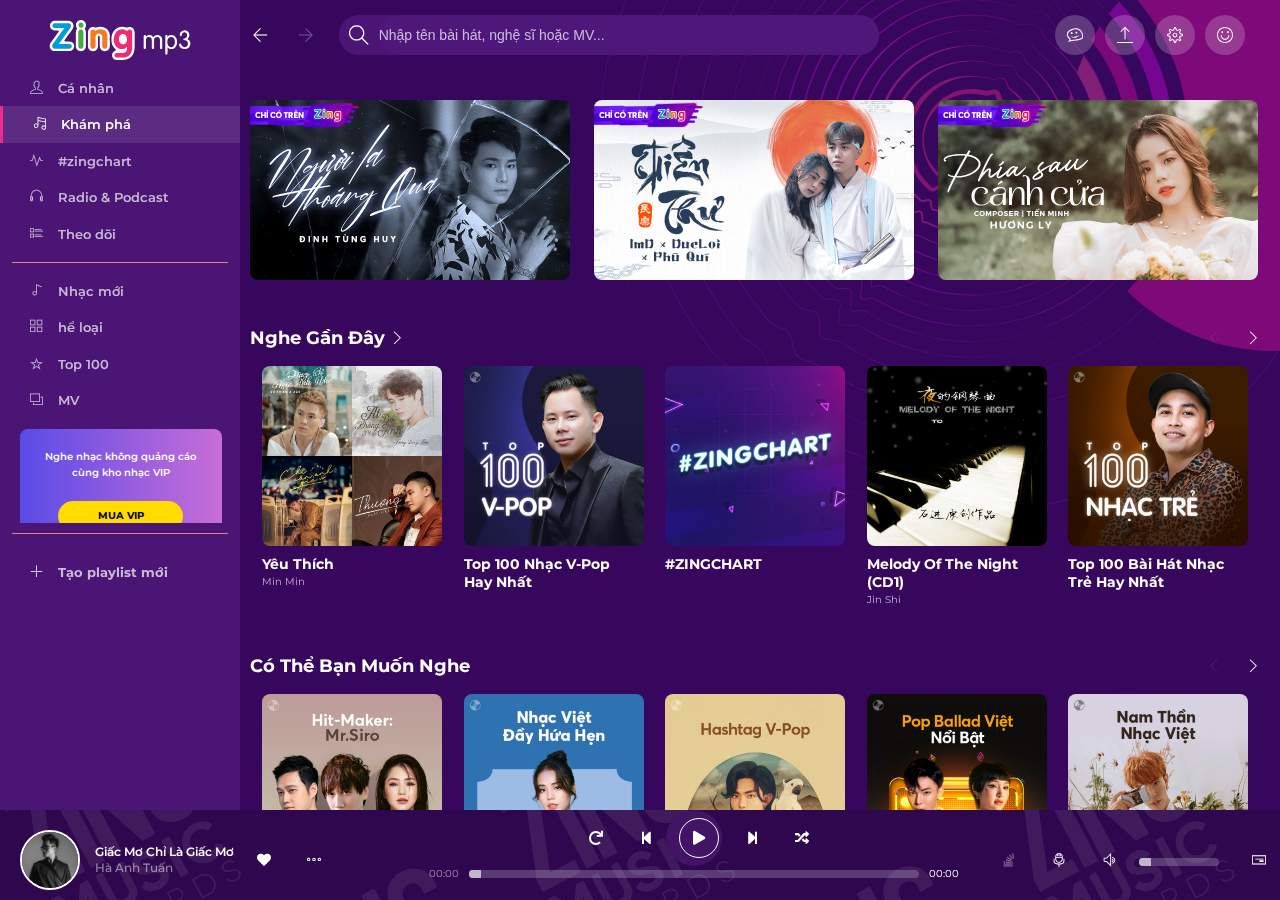
==== index.html @ 40338767 "Upload files" ====
<!DOCTYPE html>
<html lang="en">

<head>
    <meta charset="UTF-8">
    <meta http-equiv="X-UA-Compatible" content="IE=edge">
    <meta name="viewport" content="width=device-width, initial-scale=1.0">
    <link rel="icon" type="image/png" href="https://static-zmp3.zadn.vn/skins/zmp3-v5.2/images/icon_zing_mp3_60.png">
    <title>MP3 - YiYi</title>
    <link rel="preconnect" href="https://fonts.googleapis.com">
    <link rel="preconnect" href="https://fonts.gstatic.com" crossorigin>
    <link rel="stylesheet" href="https://cdnjs.cloudflare.com/ajax/libs/font-awesome/5.15.4/css/all.min.css">
    <link href="https://fonts.googleapis.com/css2?family=Montserrat:wght@300;400;500;600;700&display=swap"
        rel="stylesheet">
    <link rel="stylesheet" href="./assets/font/themify-icons/themify-icons.css">
    <link rel="stylesheet" href="./assets/css/base.css">
    <link rel="stylesheet" href="./assets/css/grid.css">
    <link rel="stylesheet" href="./assets/css/style.css">
    <link rel="stylesheet" href="./assets/css/reponsive.css">

</head>

<body>
    <div class="main">
        <div class="grid">
            <div class="row-container">
                <!-- Slide Bar -->
                <div class="slidebar">
                    <div class="logo">
                        <img src="./assets/images/logo-dark.svg" alt="">
                    </div>
                    <div class="slidebar-menu">
                        <ul>
                            <li class="menu-element" id="MySong"><i class="slidebar-menu-icon ti-user"></i><a
                                    href="mySong.html">Cá nhân</a>
                            </li>
                            <li class="menu-element active" id="Discover"><i
                                    class="slidebar-menu-icon ti-music-alt"></i><a href="#">Khám phá</a> </li>
                            <li class="menu-element"><i class="slidebar-menu-icon ti-pulse"></i><a
                                    href="#">#zingchart</a> </li>
                            <li class="menu-element"><i class="slidebar-menu-icon ti-headphone"></i><a href="#">Radio &
                                    Podcast</a> </li>
                            <li class="menu-element"><i class="slidebar-menu-icon ti-layout-list-thumb"></i><a
                                    href="#">Theo dõi</a>
                            </li>
                            <div class="space"></div>
                            <div class="menu-element-child">
                                <li class="menu-element"><i class="slidebar-menu-icon ti-music"></i><a href="#">Nhạc
                                        mới</a></li>
                                <li class="menu-element"><i class="slidebar-menu-icon ti-layout-grid2"></i><a
                                        href="#">hể loại</a> </li>
                                <li class="menu-element"><i class="slidebar-menu-icon ti-star"></i><a href="#">Top
                                        100</a> </li>
                                <li class="menu-element"><i class="slidebar-menu-icon ti-layers"></i><a href="#">MV</a>
                                </li>

                                <div class="slidebar-banner">
                                    <div class="banner">
                                        <div class="banner-text">Nghe nhạc không quảng cáo cùng kho nhạc VIP</div>
                                        <a class="banner-btn">mua vip </a>
                                    </div>
                                </div>
                                <nav class="menu-element-library">
                                    <div class="menu-element-library-title ">Thư viện <i
                                            class="icon-library ti-marker-alt"></i></div>
                                    <ul>
                                        <li class="menu-element"><i class="slidebar-menu-icon ti-music"></i><a
                                                href="#">Nhạc mới</a> </li>
                                        <li class="menu-element"><i class="slidebar-menu-icon ti-layout-grid2"></i><a
                                                href="#">Thể loại</a> </li>
                                        <li class="menu-element"><i class="slidebar-menu-icon ti-star"></i><a
                                                href="#">Top 100</a> </li>
                                    </ul>
                                </nav>
                            </div>
                        </ul>
                    </div>

                    <div class="space"></div>
                    <div class="slidebar-playlist">
                        <ul>
                            <li><i class="slidebar-menu-icon ti-plus"></i><a href="">Tạo playlist mới</a></li>
                        </ul>
                    </div>

                </div>

                <!-- Header Top  -->
                <div class="row">
                    <div class="header">
                        <div class="header-next-prev col l-1 m-1">
                            <i class="ti-arrow-left active"></i>
                            <i class="ti-arrow-right"></i>
                        </div>
                        <div class="header-search col l-8 m-7">
                            <button class="header-search-btn">
                                <i class="ti-search"></i>
                                <input type="text" placeholder="Nhập tên bài hát, nghệ sĩ hoặc MV...">
                            </button>

                        </div>
                        <div class="header-icons col l-3 m-4">
                            <div class="header-icon"><i class="ti-themify-favicon"></i></div>
                            <div class="header-icon"><i class="ti-upload"></i></div>
                            <div class="header-icon"><i class="ti-settings"></i></div>
                            <div class="header-icon"><i class="ti-face-smile"></i></div>
                        </div>
                    </div>
                </div>
                <!-- Main -->
                <div class="row">
                    <div class="container">
                        <div class="grid wide">
                            <div class="container-slideshow">
                                <div class="row wide">
                                    <div class="slideshow col l-4 m-6">
                                        <img src="./assets/images/container-slideshow2.jpg" alt="">
                                    </div>
                                    <div class="slideshow col l-4 m-6">
                                        <img src="./assets/images/container-slideshow1.jpg" alt="">
                                    </div>
                                    <div class="slideshow col l-4 m-0">
                                        <img src="./assets/images/container-slideshow3.jpg" alt="">
                                    </div>

                                    <div class="btn-slideshow">
                                        <i class="ti-angle-left"></i>
                                        <i class="ti-angle-right"></i>
                                    </div>
                                </div>
                            </div>
                            <div class="container-heard-recently">
                                <div class="heard-recently-title">
                                    <a href="#"> Nghe Gần Đây <i class="ti-angle-right"></i></a>
                                    <div class="heard-recently-title-icons">
                                        <i class="ti-angle-left"></i>
                                        <i class="ti-angle-right"></i>

                                    </div>
                                </div>
                                <div class="row heard-recently-parent">
                                    <div class="heard-recently col l-2-4 m-4">
                                        <div class="heard-recently-img">
                                            <img class="hr-img" src="./assets/images/container-heard-recently0.jpg"
                                                alt="">
                                            <div class="heard-recently-img-icon">
                                                <i class="fas fa-heart"></i>
                                                <i class="fas fa-play"></i>
                                                <i class="ti-more"></i>
                                            </div>
                                        </div>
                                        <div class="heard-recently-img-title">
                                            <a href="#">Yêu Thích</a> <br>
                                            <a href="#">Min Min</a>
                                        </div>
                                    </div>
                                    <div class="heard-recently col l-2-4 m-4">
                                        <div class="heard-recently-img">
                                            <img class="hr-img" src="./assets/images/container-heard-recently1.jpg"
                                                alt="">
                                            <div class="heard-recently-img-icon">
                                                <i class="fas fa-heart"></i>
                                                <i class="fas fa-play"></i>
                                                <i class="ti-more"></i>
                                            </div>
                                        </div>
                                        <div class="heard-recently-img-title">
                                            <a href="#">Top 100 Nhạc V-Pop Hay Nhất</a> <br>
                                            <!-- <a href="#">Min Min</a> -->
                                        </div>
                                    </div>
                                    <div class="heard-recently col l-2-4 m-4">
                                        <div class="heard-recently-img">
                                            <img class="hr-img" src="./assets/images/container-heard-recently2.jpg"
                                                alt="">
                                            <div class="heard-recently-img-icon">
                                                <i class="fas fa-heart"></i>
                                                <i class="fas fa-play"></i>
                                                <i class="ti-more"></i>
                                            </div>
                                        </div>
                                        <div class="heard-recently-img-title">
                                            <a href="#">#ZINGCHART</a> <br>
                                            <!-- <a href="#">Min Min</a> -->
                                        </div>
                                    </div>
                                    <div class="heard-recently col l-2-4 m-0">
                                        <div class="heard-recently-img">
                                            <img class="hr-img" src="./assets/images/container-heard-recently3.jpg"
                                                alt="">
                                            <div class="heard-recently-img-icon">
                                                <i class="fas fa-heart"></i>
                                                <i class="fas fa-play"></i>
                                                <i class="ti-more"></i>
                                            </div>
                                        </div>
                                        <div class="heard-recently-img-title">
                                            <a href="#">Melody Of The Night (CD1)</a> <br>
                                            <a href="#">Jin Shi</a>
                                        </div>
                                    </div>
                                    <div class="heard-recently col l-2-4 m-0">
                                        <div class="heard-recently-img">
                                            <img class="hr-img" src="./assets/images/container-heard-recently4.jpg"
                                                alt="">
                                            <div class="heard-recently-img-icon">
                                                <i class="fas fa-heart"></i>
                                                <i class="fas fa-play"></i>
                                                <i class="ti-more"></i>
                                            </div>
                                        </div>
                                        <div class="heard-recently-img-title">
                                            <a href="#">Top 100 Bài Hát Nhạc Trẻ Hay Nhất</a> <br>
                                            <!-- <a href="#">Min Min</a> -->
                                        </div>
                                    </div>
                                </div>
                            </div>

                            <div class="container-heard-recently">
                                <div class="heard-recently-title">
                                    <a href="#"> Có Thể Bạn Muốn Nghe </a>
                                    <div class="heard-recently-title-icons">
                                        <i class="ti-angle-left"></i>
                                        <i class="ti-angle-right"></i>

                                    </div>
                                </div>
                                <div class="row heard-recently-parent">
                                    <div class="heard-recently col l-2-4">
                                        <div class="heard-recently-img">
                                            <img class="hr-img" src="./assets/images/container-heard-recently5.jpg"
                                                alt="">
                                            <div class="heard-recently-img-icon">
                                                <i class="fas fa-heart"></i>
                                                <i class="fas fa-play"></i>
                                                <i class="ti-more"></i>
                                            </div>
                                        </div>
                                        <div class="heard-recently-img-title">
                                            <a href="#">HIT-MAKER: Mr. Siro</a> <br>
                                            <!-- <a href="#">Min Min</a> -->
                                        </div>
                                    </div>
                                    <div class="heard-recently col l-2-4">
                                        <div class="heard-recently-img">
                                            <img class="hr-img" src="./assets/images/container-heard-recently6.jpg"
                                                alt="">
                                            <div class="heard-recently-img-icon">
                                                <i class="fas fa-heart"></i>
                                                <i class="fas fa-play"></i>
                                                <i class="ti-more"></i>
                                            </div>
                                        </div>
                                        <div class="heard-recently-img-title">
                                            <a href="#">Nhạc Việt Đầy Hứa Hẹn</a> <br>
                                            <!-- <a href="#">Min Min</a> -->
                                        </div>
                                    </div>
                                    <div class="heard-recently col l-2-4">
                                        <div class="heard-recently-img">
                                            <img class="hr-img" src="./assets/images/container-heard-recently7.jpg"
                                                alt="">
                                            <div class="heard-recently-img-icon">
                                                <i class="fas fa-heart"></i>
                                                <i class="fas fa-play"></i>
                                                <i class="ti-more"></i>
                                            </div>
                                        </div>
                                        <div class="heard-recently-img-title">
                                            <a href="#">#Hashtag V-POP</a> <br>
                                            <!-- <a href="#">Min Min</a> -->
                                        </div>
                                    </div>
                                    <div class="heard-recently col l-2-4">
                                        <div class="heard-recently-img">
                                            <img class="hr-img" src="./assets/images/container-heard-recently8.jpg"
                                                alt="">
                                            <div class="heard-recently-img-icon">
                                                <i class="fas fa-heart"></i>
                                                <i class="fas fa-play"></i>
                                                <i class="ti-more"></i>
                                            </div>
                                        </div>
                                        <div class="heard-recently-img-title">
                                            <a href="#">Pop Ballad Việt Nổi Bật</a> <br>
                                            <!-- <a href="#">Min Min</a> -->
                                        </div>
                                    </div>
                                    <div class="heard-recently col l-2-4">
                                        <div class="heard-recently-img">
                                            <img class="hr-img" src="./assets/images/container-heard-recently9.jpg"
                                                alt="">
                                            <div class="heard-recently-img-icon">
                                                <i class="fas fa-heart"></i>
                                                <i class="fas fa-play"></i>
                                                <i class="ti-more"></i>
                                            </div>
                                        </div>
                                        <div class="heard-recently-img-title">
                                            <a href="#">Nam Thần Nhạc Việt</a> <br>
                                            <!-- <a href="#">Min Min</a> -->
                                        </div>
                                    </div>
                                </div>
                            </div>

                            <div class="container-heard-recently">
                                <div class="heard-recently-title">
                                    <a href="#"> Nhạc Việt ngày nay </a>
                                    <div class="heard-recently-title-icons">
                                        <i class="ti-angle-left"></i>
                                        <i class="ti-angle-right"></i>

                                    </div>
                                </div>
                                <div class="row heard-recently-parent">
                                    <div class="heard-recently col l-2-4">
                                        <div class="heard-recently-img">
                                            <img class="hr-img" src="./assets/images/container-heard-recently10.jpg"
                                                alt="">
                                            <div class="heard-recently-img-icon">
                                                <i class="fas fa-heart"></i>
                                                <i class="fas fa-play"></i>
                                                <i class="ti-more"></i>
                                            </div>
                                        </div>
                                        <div class="heard-recently-img-title">
                                            <a href="#">V-Pop Band</a> <br>
                                            <!-- <a href="#">Min Min</a> -->
                                        </div>
                                    </div>
                                    <div class="heard-recently col l-2-4">
                                        <div class="heard-recently-img">
                                            <img class="hr-img" src="./assets/images/container-heard-recently11.jpg"
                                                alt="">
                                            <div class="heard-recently-img-icon">
                                                <i class="fas fa-heart"></i>
                                                <i class="fas fa-play"></i>
                                                <i class="ti-more"></i>
                                            </div>
                                        </div>
                                        <div class="heard-recently-img-title">
                                            <a href="#">Acoustic Gây Nghiện</a> <br>
                                            <!-- <a href="#">Min Min</a> -->
                                        </div>
                                    </div>
                                    <div class="heard-recently col l-2-4">
                                        <div class="heard-recently-img">
                                            <img class="hr-img" src="./assets/images/container-heard-recently12.jpg"
                                                alt="">
                                            <div class="heard-recently-img-icon">
                                                <i class="fas fa-heart"></i>
                                                <i class="fas fa-play"></i>
                                                <i class="ti-more"></i>
                                            </div>
                                        </div>
                                        <div class="heard-recently-img-title">
                                            <a href="#">Remix Việt Mới Nhất</a> <br>
                                            <!-- <a href="#">Min Min</a> -->
                                        </div>
                                    </div>
                                    <div class="heard-recently col l-2-4">
                                        <div class="heard-recently-img">
                                            <img class="hr-img" src="./assets/images/container-heard-recently13.jpg"
                                                alt="">
                                            <div class="heard-recently-img-icon">
                                                <i class="fas fa-heart"></i>
                                                <i class="fas fa-play"></i>
                                                <i class="ti-more"></i>
                                            </div>
                                        </div>
                                        <div class="heard-recently-img-title">
                                            <a href="#">Tiềm Năng V-Pop</a> <br>
                                            <!-- <a href="#">Min Min</a> -->
                                        </div>
                                    </div>
                                    <div class="heard-recently col l-2-4">
                                        <div class="heard-recently-img">
                                            <img class="hr-img" src="./assets/images/container-heard-recently14.jpg"
                                                alt="">
                                            <div class="heard-recently-img-icon">
                                                <i class="fas fa-heart"></i>
                                                <i class="fas fa-play"></i>
                                                <i class="ti-more"></i>
                                            </div>
                                        </div>
                                        <div class="heard-recently-img-title">
                                            <a href="#">Đóa Hồng Nhạc Việt</a> <br>
                                            <!-- <a href="#">Min Min</a> -->
                                        </div>
                                    </div>
                                </div>
                            </div>

                        </div>
                    </div>
                </div>
            </div>


            <!-- Playing -->
            <div class="header-bot">
                <div class="row">
                    <div class="header-bot-left col l-4 m-4">
                        <div class="header-bot-images">
                            <img class="cdThumb" src="./assets/images/Songs-img/HaAnhTuan.jpg" alt="">
                        </div>
                        <div class="header-bot-nameSongs">
                            <h1>Giấc Mơ Chỉ Là Giấc Mơ</h1>
                            <a href="#">Hà Anh Tuấn</a>
                        </div>
                        <div class="left-icon left-icon-1"><i class="fas fa-heart"></i></div>
                        <div class="left-icon left-icon-2"><i class="ti-more"></i></div>
                    </div>
                    <div class="header-bot-mid col l-5 m-5">
                        <div class="header-bot-items">
                            <div class="control">
                                <div class="btn btn-repeat">
                                    <i class="fas fa-redo"></i>
                                </div>
                                <div class="btn btn-prev ">
                                    <i class="fas fa-step-backward"></i>
                                </div>
                                <div class="btn btn-toggle-play">
                                    <i class="fas fa-pause icon-pause"></i>
                                    <i class="fas fa-play icon-play"></i>
                                </div>
                                <div class="btn btn-next">
                                    <i class="fas fa-step-forward"></i>
                                </div>
                                <div class="btn btn-random">
                                    <i class="fas fa-random"></i>
                                </div>
                            </div>
                            <div class="lever-bar">
                                <span class="progress__current">00:00</span>
                                <input id="progress" class="progress" type="range" value="0" step="1" min="0" max="100">
                                <audio id="audio" src=""></audio>
                                <span class="progress__duration">00:00</span>
                            </div>
                        </div>
                    </div>
                    <div class="header-bot-right col l-3 m-3">
                        <i class="ti-stack-overflow"></i>
                        <i class="ti-microphone"></i>
                        <i class="ti-volume"></i>
                        <input id="progress" class="progress-right" type="range" value="0" step="1" min="0" max="100">
                        <i class="ti-layout-cta-right"></i>
                    </div>
                </div>
            </div>

        </div>
    </div>
    <div class="title-end">
        <h1>Hổng có reponse Mobile ^^</h1>
    </div>

    <script src="./assets/js/main.js"></script>
</body>

</html>


<!-- Nguyễn Văn Minh - YiYi -->
---- assets/font/themify-icons/themify-icons.css ----
@font-face {
	font-family: 'themify';
	src:url('fonts/themify.eot?-fvbane');
	src:url('fonts/themify.eot?#iefix-fvbane') format('embedded-opentype'),
		url('fonts/themify.woff?-fvbane') format('woff'),
		url('fonts/themify.ttf?-fvbane') format('truetype'),
		url('fonts/themify.svg?-fvbane#themify') format('svg');
	font-weight: normal;
	font-style: normal;
}

[class^="ti-"], [class*=" ti-"] {
	font-family: 'themify';
	speak: none;
	font-style: normal;
	font-weight: normal;
	font-variant: normal;
	text-transform: none;
	line-height: 1;

	/* Better Font Rendering =========== */
	-webkit-font-smoothing: antialiased;
	-moz-osx-font-smoothing: grayscale;
}

.ti-wand:before {
	content: "\e600";
}
.ti-volume:before {
	content: "\e601";
}
.ti-user:before {
	content: "\e602";
}
.ti-unlock:before {
	content: "\e603";
}
.ti-unlink:before {
	content: "\e604";
}
.ti-trash:before {
	content: "\e605";
}
.ti-thought:before {
	content: "\e606";
}
.ti-target:before {
	content: "\e607";
}
.ti-tag:before {
	content: "\e608";
}
.ti-tablet:before {
	content: "\e609";
}
.ti-star:before {
	content: "\e60a";
}
.ti-spray:before {
	content: "\e60b";
}
.ti-signal:before {
	content: "\e60c";
}
.ti-shopping-cart:before {
	content: "\e60d";
}
.ti-shopping-cart-full:before {
	content: "\e60e";
}
.ti-settings:before {
	content: "\e60f";
}
.ti-search:before {
	content: "\e610";
}
.ti-zoom-in:before {
	content: "\e611";
}
.ti-zoom-out:before {
	content: "\e612";
}
.ti-cut:before {
	content: "\e613";
}
.ti-ruler:before {
	content: "\e614";
}
.ti-ruler-pencil:before {
	content: "\e615";
}
.ti-ruler-alt:before {
	content: "\e616";
}
.ti-bookmark:before {
	content: "\e617";
}
.ti-bookmark-alt:before {
	content: "\e618";
}
.ti-reload:before {
	content: "\e619";
}
.ti-plus:before {
	content: "\e61a";
}
.ti-pin:before {
	content: "\e61b";
}
.ti-pencil:before {
	content: "\e61c";
}
.ti-pencil-alt:before {
	content: "\e61d";
}
.ti-paint-roller:before {
	content: "\e61e";
}
.ti-paint-bucket:before {
	content: "\e61f";
}
.ti-na:before {
	content: "\e620";
}
.ti-mobile:before {
	content: "\e621";
}
.ti-minus:before {
	content: "\e622";
}
.ti-medall:before {
	content: "\e623";
}
.ti-medall-alt:before {
	content: "\e624";
}
.ti-marker:before {
	content: "\e625";
}
.ti-marker-alt:before {
	content: "\e626";
}
.ti-arrow-up:before {
	content: "\e627";
}
.ti-arrow-right:before {
	content: "\e628";
}
.ti-arrow-left:before {
	content: "\e629";
}
.ti-arrow-down:before {
	content: "\e62a";
}
.ti-lock:before {
	content: "\e62b";
}
.ti-location-arrow:before {
	content: "\e62c";
}
.ti-link:before {
	content: "\e62d";
}
.ti-layout:before {
	content: "\e62e";
}
.ti-layers:before {
	content: "\e62f";
}
.ti-layers-alt:before {
	content: "\e630";
}
.ti-key:before {
	content: "\e631";
}
.ti-import:before {
	content: "\e632";
}
.ti-image:before {
	content: "\e633";
}
.ti-heart:before {
	content: "\e634";
}
.ti-heart-broken:before {
	content: "\e635";
}
.ti-hand-stop:before {
	content: "\e636";
}
.ti-hand-open:before {
	content: "\e637";
}
.ti-hand-drag:before {
	content: "\e638";
}
.ti-folder:before {
	content: "\e639";
}
.ti-flag:before {
	content: "\e63a";
}
.ti-flag-alt:before {
	content: "\e63b";
}
.ti-flag-alt-2:before {
	content: "\e63c";
}
.ti-eye:before {
	content: "\e63d";
}
.ti-export:before {
	content: "\e63e";
}
.ti-exchange-vertical:before {
	content: "\e63f";
}
.ti-desktop:before {
	content: "\e640";
}
.ti-cup:before {
	content: "\e641";
}
.ti-crown:before {
	content: "\e642";
}
.ti-comments:before {
	content: "\e643";
}
.ti-comment:before {
	content: "\e644";
}
.ti-comment-alt:before {
	content: "\e645";
}
.ti-close:before {
	content: "\e646";
}
.ti-clip:before {
	content: "\e647";
}
.ti-angle-up:before {
	content: "\e648";
}
.ti-angle-right:before {
	content: "\e649";
}
.ti-angle-left:before {
	content: "\e64a";
}
.ti-angle-down:before {
	content: "\e64b";
}
.ti-check:before {
	content: "\e64c";
}
.ti-check-box:before {
	content: "\e64d";
}
.ti-camera:before {
	content: "\e64e";
}
.ti-announcement:before {
	content: "\e64f";
}
.ti-brush:before {
	content: "\e650";
}
.ti-briefcase:before {
	content: "\e651";
}
.ti-bolt:before {
	content: "\e652";
}
.ti-bolt-alt:before {
	content: "\e653";
}
.ti-blackboard:before {
	content: "\e654";
}
.ti-bag:before {
	content: "\e655";
}
.ti-move:before {
	content: "\e656";
}
.ti-arrows-vertical:before {
	content: "\e657";
}
.ti-arrows-horizontal:before {
	content: "\e658";
}
.ti-fullscreen:before {
	content: "\e659";
}
.ti-arrow-top-right:before {
	content: "\e65a";
}
.ti-arrow-top-left:before {
	content: "\e65b";
}
.ti-arrow-circle-up:before {
	content: "\e65c";
}
.ti-arrow-circle-right:before {
	content: "\e65d";
}
.ti-arrow-circle-left:before {
	content: "\e65e";
}
.ti-arrow-circle-down:before {
	content: "\e65f";
}
.ti-angle-double-up:before {
	content: "\e660";
}
.ti-angle-double-right:before {
	content: "\e661";
}
.ti-angle-double-left:before {
	content: "\e662";
}
.ti-angle-double-down:before {
	content: "\e663";
}
.ti-zip:before {
	content: "\e664";
}
.ti-world:before {
	content: "\e665";
}
.ti-wheelchair:before {
	content: "\e666";
}
.ti-view-list:before {
	content: "\e667";
}
.ti-view-list-alt:before {
	content: "\e668";
}
.ti-view-grid:before {
	content: "\e669";
}
.ti-uppercase:before {
	content: "\e66a";
}
.ti-upload:before {
	content: "\e66b";
}
.ti-underline:before {
	content: "\e66c";
}
.ti-truck:before {
	content: "\e66d";
}
.ti-timer:before {
	content: "\e66e";
}
.ti-ticket:before {
	content: "\e66f";
}
.ti-thumb-up:before {
	content: "\e670";
}
.ti-thumb-down:before {
	content: "\e671";
}
.ti-text:before {
	content: "\e672";
}
.ti-stats-up:before {
	content: "\e673";
}
.ti-stats-down:before {
	content: "\e674";
}
.ti-split-v:before {
	content: "\e675";
}
.ti-split-h:before {
	content: "\e676";
}
.ti-smallcap:before {
	content: "\e677";
}
.ti-shine:before {
	content: "\e678";
}
.ti-shift-right:before {
	content: "\e679";
}
.ti-shift-left:before {
	content: "\e67a";
}
.ti-shield:before {
	content: "\e67b";
}
.ti-notepad:before {
	content: "\e67c";
}
.ti-server:before {
	content: "\e67d";
}
.ti-quote-right:before {
	content: "\e67e";
}
.ti-quote-left:before {
	content: "\e67f";
}
.ti-pulse:before {
	content: "\e680";
}
.ti-printer:before {
	content: "\e681";
}
.ti-power-off:before {
	content: "\e682";
}
.ti-plug:before {
	content: "\e683";
}
.ti-pie-chart:before {
	content: "\e684";
}
.ti-paragraph:before {
	content: "\e685";
}
.ti-panel:before {
	content: "\e686";
}
.ti-package:before {
	content: "\e687";
}
.ti-music:before {
	content: "\e688";
}
.ti-music-alt:before {
	content: "\e689";
}
.ti-mouse:before {
	content: "\e68a";
}
.ti-mouse-alt:before {
	content: "\e68b";
}
.ti-money:before {
	content: "\e68c";
}
.ti-microphone:before {
	content: "\e68d";
}
.ti-menu:before {
	content: "\e68e";
}
.ti-menu-alt:before {
	content: "\e68f";
}
.ti-map:before {
	content: "\e690";
}
.ti-map-alt:before {
	content: "\e691";
}
.ti-loop:before {
	content: "\e692";
}
.ti-location-pin:before {
	content: "\e693";
}
.ti-list:before {
	content: "\e694";
}
.ti-light-bulb:before {
	content: "\e695";
}
.ti-Italic:before {
	content: "\e696";
}
.ti-info:before {
	content: "\e697";
}
.ti-infinite:before {
	content: "\e698";
}
.ti-id-badge:before {
	content: "\e699";
}
.ti-hummer:before {
	content: "\e69a";
}
.ti-home:before {
	content: "\e69b";
}
.ti-help:before {
	content: "\e69c";
}
.ti-headphone:before {
	content: "\e69d";
}
.ti-harddrives:before {
	content: "\e69e";
}
.ti-harddrive:before {
	content: "\e69f";
}
.ti-gift:before {
	content: "\e6a0";
}
.ti-game:before {
	content: "\e6a1";
}
.ti-filter:before {
	content: "\e6a2";
}
.ti-files:before {
	content: "\e6a3";
}
.ti-file:before {
	content: "\e6a4";
}
.ti-eraser:before {
	content: "\e6a5";
}
.ti-envelope:before {
	content: "\e6a6";
}
.ti-download:before {
	content: "\e6a7";
}
.ti-direction:before {
	content: "\e6a8";
}
.ti-direction-alt:before {
	content: "\e6a9";
}
.ti-dashboard:before {
	content: "\e6aa";
}
.ti-control-stop:before {
	content: "\e6ab";
}
.ti-control-shuffle:before {
	content: "\e6ac";
}
.ti-control-play:before {
	content: "\e6ad";
}
.ti-control-pause:before {
	content: "\e6ae";
}
.ti-control-forward:before {
	content: "\e6af";
}
.ti-control-backward:before {
	content: "\e6b0";
}
.ti-cloud:before {
	content: "\e6b1";
}
.ti-cloud-up:before {
	content: "\e6b2";
}
.ti-cloud-down:before {
	content: "\e6b3";
}
.ti-clipboard:before {
	content: "\e6b4";
}
.ti-car:before {
	content: "\e6b5";
}
.ti-calendar:before {
	content: "\e6b6";
}
.ti-book:before {
	content: "\e6b7";
}
.ti-bell:before {
	content: "\e6b8";
}
.ti-basketball:before {
	content: "\e6b9";
}
.ti-bar-chart:before {
	content: "\e6ba";
}
.ti-bar-chart-alt:before {
	content: "\e6bb";
}
.ti-back-right:before {
	content: "\e6bc";
}
.ti-back-left:before {
	content: "\e6bd";
}
.ti-arrows-corner:before {
	content: "\e6be";
}
.ti-archive:before {
	content: "\e6bf";
}
.ti-anchor:before {
	content: "\e6c0";
}
.ti-align-right:before {
	content: "\e6c1";
}
.ti-align-left:before {
	content: "\e6c2";
}
.ti-align-justify:before {
	content: "\e6c3";
}
.ti-align-center:before {
	content: "\e6c4";
}
.ti-alert:before {
	content: "\e6c5";
}
.ti-alarm-clock:before {
	content: "\e6c6";
}
.ti-agenda:before {
	content: "\e6c7";
}
.ti-write:before {
	content: "\e6c8";
}
.ti-window:before {
	content: "\e6c9";
}
.ti-widgetized:before {
	content: "\e6ca";
}
.ti-widget:before {
	content: "\e6cb";
}
.ti-widget-alt:before {
	content: "\e6cc";
}
.ti-wallet:before {
	content: "\e6cd";
}
.ti-video-clapper:before {
	content: "\e6ce";
}
.ti-video-camera:before {
	content: "\e6cf";
}
.ti-vector:before {
	content: "\e6d0";
}
.ti-themify-logo:before {
	content: "\e6d1";
}
.ti-themify-favicon:before {
	content: "\e6d2";
}
.ti-themify-favicon-alt:before {
	content: "\e6d3";
}
.ti-support:before {
	content: "\e6d4";
}
.ti-stamp:before {
	content: "\e6d5";
}
.ti-split-v-alt:before {
	content: "\e6d6";
}
.ti-slice:before {
	content: "\e6d7";
}
.ti-shortcode:before {
	content: "\e6d8";
}
.ti-shift-right-alt:before {
	content: "\e6d9";
}
.ti-shift-left-alt:before {
	content: "\e6da";
}
.ti-ruler-alt-2:before {
	content: "\e6db";
}
.ti-receipt:before {
	content: "\e6dc";
}
.ti-pin2:before {
	content: "\e6dd";
}
.ti-pin-alt:before {
	content: "\e6de";
}
.ti-pencil-alt2:before {
	content: "\e6df";
}
.ti-palette:before {
	content: "\e6e0";
}
.ti-more:before {
	content: "\e6e1";
}
.ti-more-alt:before {
	content: "\e6e2";
}
.ti-microphone-alt:before {
	content: "\e6e3";
}
.ti-magnet:before {
	content: "\e6e4";
}
.ti-line-double:before {
	content: "\e6e5";
}
.ti-line-dotted:before {
	content: "\e6e6";
}
.ti-line-dashed:before {
	content: "\e6e7";
}
.ti-layout-width-full:before {
	content: "\e6e8";
}
.ti-layout-width-default:before {
	content: "\e6e9";
}
.ti-layout-width-default-alt:before {
	content: "\e6ea";
}
.ti-layout-tab:before {
	content: "\e6eb";
}
.ti-layout-tab-window:before {
	content: "\e6ec";
}
.ti-layout-tab-v:before {
	content: "\e6ed";
}
.ti-layout-tab-min:before {
	content: "\e6ee";
}
.ti-layout-slider:before {
	content: "\e6ef";
}
.ti-layout-slider-alt:before {
	content: "\e6f0";
}
.ti-layout-sidebar-right:before {
	content: "\e6f1";
}
.ti-layout-sidebar-none:before {
	content: "\e6f2";
}
.ti-layout-sidebar-left:before {
	content: "\e6f3";
}
.ti-layout-placeholder:before {
	content: "\e6f4";
}
.ti-layout-menu:before {
	content: "\e6f5";
}
.ti-layout-menu-v:before {
	content: "\e6f6";
}
.ti-layout-menu-separated:before {
	content: "\e6f7";
}
.ti-layout-menu-full:before {
	content: "\e6f8";
}
.ti-layout-media-right-alt:before {
	content: "\e6f9";
}
.ti-layout-media-right:before {
	content: "\e6fa";
}
.ti-layout-media-overlay:before {
	content: "\e6fb";
}
.ti-layout-media-overlay-alt:before {
	content: "\e6fc";
}
.ti-layout-media-overlay-alt-2:before {
	content: "\e6fd";
}
.ti-layout-media-left-alt:before {
	content: "\e6fe";
}
.ti-layout-media-left:before {
	content: "\e6ff";
}
.ti-layout-media-center-alt:before {
	content: "\e700";
}
.ti-layout-media-center:before {
	content: "\e701";
}
.ti-layout-list-thumb:before {
	content: "\e702";
}
.ti-layout-list-thumb-alt:before {
	content: "\e703";
}
.ti-layout-list-post:before {
	content: "\e704";
}
.ti-layout-list-large-image:before {
	content: "\e705";
}
.ti-layout-line-solid:before {
	content: "\e706";
}
.ti-layout-grid4:before {
	content: "\e707";
}
.ti-layout-grid3:before {
	content: "\e708";
}
.ti-layout-grid2:before {
	content: "\e709";
}
.ti-layout-grid2-thumb:before {
	content: "\e70a";
}
.ti-layout-cta-right:before {
	content: "\e70b";
}
.ti-layout-cta-left:before {
	content: "\e70c";
}
.ti-layout-cta-center:before {
	content: "\e70d";
}
.ti-layout-cta-btn-right:before {
	content: "\e70e";
}
.ti-layout-cta-btn-left:before {
	content: "\e70f";
}
.ti-layout-column4:before {
	content: "\e710";
}
.ti-layout-column3:before {
	content: "\e711";
}
.ti-layout-column2:before {
	content: "\e712";
}
.ti-layout-accordion-separated:before {
	content: "\e713";
}
.ti-layout-accordion-merged:before {
	content: "\e714";
}
.ti-layout-accordion-list:before {
	content: "\e715";
}
.ti-ink-pen:before {
	content: "\e716";
}
.ti-info-alt:before {
	content: "\e717";
}
.ti-help-alt:before {
	content: "\e718";
}
.ti-headphone-alt:before {
	content: "\e719";
}
.ti-hand-point-up:before {
	content: "\e71a";
}
.ti-hand-point-right:before {
	content: "\e71b";
}
.ti-hand-point-left:before {
	content: "\e71c";
}
.ti-hand-point-down:before {
	content: "\e71d";
}
.ti-gallery:before {
	content: "\e71e";
}
.ti-face-smile:before {
	content: "\e71f";
}
.ti-face-sad:before {
	content: "\e720";
}
.ti-credit-card:before {
	content: "\e721";
}
.ti-control-skip-forward:before {
	content: "\e722";
}
.ti-control-skip-backward:before {
	content: "\e723";
}
.ti-control-record:before {
	content: "\e724";
}
.ti-control-eject:before {
	content: "\e725";
}
.ti-comments-smiley:before {
	content: "\e726";
}
.ti-brush-alt:before {
	content: "\e727";
}
.ti-youtube:before {
	content: "\e728";
}
.ti-vimeo:before {
	content: "\e729";
}
.ti-twitter:before {
	content: "\e72a";
}
.ti-time:before {
	content: "\e72b";
}
.ti-tumblr:before {
	content: "\e72c";
}
.ti-skype:before {
	content: "\e72d";
}
.ti-share:before {
	content: "\e72e";
}
.ti-share-alt:before {
	content: "\e72f";
}
.ti-rocket:before {
	content: "\e730";
}
.ti-pinterest:before {
	content: "\e731";
}
.ti-new-window:before {
	content: "\e732";
}
.ti-microsoft:before {
	content: "\e733";
}
.ti-list-ol:before {
	content: "\e734";
}
.ti-linkedin:before {
	content: "\e735";
}
.ti-layout-sidebar-2:before {
	content: "\e736";
}
.ti-layout-grid4-alt:before {
	content: "\e737";
}
.ti-layout-grid3-alt:before {
	content: "\e738";
}
.ti-layout-grid2-alt:before {
	content: "\e739";
}
.ti-layout-column4-alt:before {
	content: "\e73a";
}
.ti-layout-column3-alt:before {
	content: "\e73b";
}
.ti-layout-column2-alt:before {
	content: "\e73c";
}
.ti-instagram:before {
	content: "\e73d";
}
.ti-google:before {
	content: "\e73e";
}
.ti-github:before {
	content: "\e73f";
}
.ti-flickr:before {
	content: "\e740";
}
.ti-facebook:before {
	content: "\e741";
}
.ti-dropbox:before {
	content: "\e742";
}
.ti-dribbble:before {
	content: "\e743";
}
.ti-apple:before {
	content: "\e744";
}
.ti-android:before {
	content: "\e745";
}
.ti-save:before {
	content: "\e746";
}
.ti-save-alt:before {
	content: "\e747";
}
.ti-yahoo:before {
	content: "\e748";
}
.ti-wordpress:before {
	content: "\e749";
}
.ti-vimeo-alt:before {
	content: "\e74a";
}
.ti-twitter-alt:before {
	content: "\e74b";
}
.ti-tumblr-alt:before {
	content: "\e74c";
}
.ti-trello:before {
	content: "\e74d";
}
.ti-stack-overflow:before {
	content: "\e74e";
}
.ti-soundcloud:before {
	content: "\e74f";
}
.ti-sharethis:before {
	content: "\e750";
}
.ti-sharethis-alt:before {
	content: "\e751";
}
.ti-reddit:before {
	content: "\e752";
}
.ti-pinterest-alt:before {
	content: "\e753";
}
.ti-microsoft-alt:before {
	content: "\e754";
}
.ti-linux:before {
	content: "\e755";
}
.ti-jsfiddle:before {
	content: "\e756";
}
.ti-joomla:before {
	content: "\e757";
}
.ti-html5:before {
	content: "\e758";
}
.ti-flickr-alt:before {
	content: "\e759";
}
.ti-email:before {
	content: "\e75a";
}
.ti-drupal:before {
	content: "\e75b";
}
.ti-dropbox-alt:before {
	content: "\e75c";
}
.ti-css3:before {
	content: "\e75d";
}
.ti-rss:before {
	content: "\e75e";
}
.ti-rss-alt:before {
	content: "\e75f";
}
---- assets/css/base.css ----
:root {
    --primary-color : #411465;
    --blue-color :#6a39af;
    --slidebar : rgba(79, 25, 124, 0.8);
    --text-color-hover : rgb(255, 255, 255, 0.7);
    --text-primary : #ffffff;
    --text-black: #333; 
    --btn-pink : #ed2b91;
    --btn-pink-hover:#fe63da;
}

* {
    margin: 0;
    padding: 0;
    box-sizing: border-box;
}

html {
    font-size: 62.5%;
    line-height: 1.6rem;
    font-family: 'Montserrat', sans-serif;
    /* background-color: var(--primary-color); */
    background-image: url(../images/zma.svg);
}

.main {
    background-color: var(--primary-color);
}

a {
    text-decoration: none;
    color: var(--text-color-hover);
}

li {
    list-style: none;
}

@keyframes up-playing-now {
    0% {
      transform: translateY(100%);
    }
    100% {
      transform: translateY(0%);
    }
  }
  
  @keyframes down-playing-now {
    0% {
      transform: translateY(0%);
    }
    100% {
      transform: translateY(100%);
    }
  }
---- assets/css/grid.css ----
.grid {
    width: 100%;
    display: block;
    padding: 0;
}

.grid.wide {
    max-width: 1020px;
    margin: 0 auto;
    height: 100%;
}

.row {
    display: flex;
    flex-wrap: wrap;
    margin-left: -4px;
    margin-right: -4px;
}

.row.no-gutters {
    margin-left: 0;
    margin-right: 0;
}

.col {
    padding-left: 4px;
    padding-right: 4px;
}

.row.no-gutters .col {
    padding-left: 0;
    padding-right: 0;
}

.c-0 {
    display: none;
}

.c-1 {
    flex: 0 0 8.33333%;
    max-width: 8.33333%;
}

.c-2 {
    flex: 0 0 16.66667%;
    max-width: 16.66667%;
}

.c-3 {
    flex: 0 0 25%;
    max-width: 25%;
}

.c-4 {
    flex: 0 0 33.33333%;
    max-width: 33.33333%;
}

.c-5 {
    flex: 0 0 41.66667%;
    max-width: 41.66667%;
}

.c-6 {
    flex: 0 0 50%;
    max-width: 50%;
}

.c-7 {
    flex: 0 0 58.33333%;
    max-width: 58.33333%;
}

.c-8 {
    flex: 0 0 66.66667%;
    max-width: 66.66667%;
}

.c-9 {
    flex: 0 0 75%;
    max-width: 75%;
}

.c-10 {
    flex: 0 0 83.33333%;
    max-width: 83.33333%;
}

.c-11 {
    flex: 0 0 91.66667%;
    max-width: 91.66667%;
}

.c-12 {
    flex: 0 0 100%;
    max-width: 100%;
}

.c-o-1 {
    margin-left: 8.33333%;
}

.c-o-2 {
    margin-left: 16.66667%;
}

.c-o-3 {
    margin-left: 25%;
}

.c-o-4 {
    margin-left: 33.33333%;
}

.c-o-5 {
    margin-left: 41.66667%;
}

.c-o-6 {
    margin-left: 50%;
}

.c-o-7 {
    margin-left: 58.33333%;
}

.c-o-8 {
    margin-left: 66.66667%;
}

.c-o-9 {
    margin-left: 75%;
}

.c-o-10 {
    margin-left: 83.33333%;
}

.c-o-11 {
    margin-left: 91.66667%;
}

/* >= Tablet */
@media (min-width: 740px) {
    .row {
        margin-left: -8px;
        margin-right: -8px;
    }

    .col {
        padding-left: 8px;
        padding-right: 8px;
    }

    .m-0 {
        display: none;
    }

    .m-1,
    .m-2,
    .m-3,
    .m-4,
    .m-5,
    .m-6,
    .m-7,
    .m-8,
    .m-9,
    .m-10,
    .m-11,
    .m-12 {
        display: block;
    }

    .m-1 {
        flex: 0 0 8.33333%;
        max-width: 8.33333%;
    }

    .m-2 {
        flex: 0 0 16.66667%;
        max-width: 16.66667%;
    }

    .m-3 {
        flex: 0 0 25%;
        max-width: 25%;
    }

    .m-4 {
        flex: 0 0 33.33333%;
        max-width: 33.33333%;
    }

    .m-5 {
        flex: 0 0 41.66667%;
        max-width: 41.66667%;
    }

    .m-6 {
        flex: 0 0 50%;
        max-width: 50%;
    }

    .m-7 {
        flex: 0 0 58.33333%;
        max-width: 58.33333%;
    }

    .m-8 {
        flex: 0 0 66.66667%;
        max-width: 66.66667%;
    }

    .m-9 {
        flex: 0 0 75%;
        max-width: 75%;
    }

    .m-10 {
        flex: 0 0 83.33333%;
        max-width: 83.33333%;
    }

    .m-11 {
        flex: 0 0 91.66667%;
        max-width: 91.66667%;
    }

    .m-12 {
        flex: 0 0 100%;
        max-width: 100%;
    }

    .m-o-1 {
        margin-left: 8.33333%;
    }

    .m-o-2 {
        margin-left: 16.66667%;
    }

    .m-o-3 {
        margin-left: 25%;
    }

    .m-o-4 {
        margin-left: 33.33333%;
    }

    .m-o-5 {
        margin-left: 41.66667%;
    }

    .m-o-6 {
        margin-left: 50%;
    }

    .m-o-7 {
        margin-left: 58.33333%;
    }

    .m-o-8 {
        margin-left: 66.66667%;
    }

    .m-o-9 {
        margin-left: 75%;
    }

    .m-o-10 {
        margin-left: 83.33333%;
    }

    .m-o-11 {
        margin-left: 91.66667%;
    }
}

/* PC medium resolution > */
@media (min-width: 1113px) {
    .row {
        margin-left: -12px;
        margin-right: -12px;
    }

    .row.sm-gutter {
        margin-left: -5px;
        margin-right: -5px;
    }

    .col {
        padding-left: 12px;
        padding-right: 12px;
    }

    .row.sm-gutter .col {
        padding-left: 5px;
        padding-right: 5px;
    }

    .l-0 {
        display: none;
    }

    .l-1,
    .l-2,
    .l-2-4,
    .l-3,
    .l-4,
    .l-5,
    .l-6,
    .l-7,
    .l-8,
    .l-9,
    .l-10,
    .l-11,
    .l-12 {
        display: block;
    }

    .l-1 {
        flex: 0 0 8.33333%;
        max-width: 8.33333%;
    }

    .l-2 {
        flex: 0 0 16.66667%;
        max-width: 16.66667%;
    }

    .l-2-4 {
        flex: 0 0 20%;
        max-width: 20%;
    }

    .l-3 {
        flex: 0 0 25%;
        max-width: 25%;
    }

    .l-4 {
        flex: 0 0 33.33333%;
        max-width: 33.33333%;
    }

    .l-5 {
        flex: 0 0 41.66667%;
        max-width: 41.66667%;
    }

    .l-6 {
        flex: 0 0 50%;
        max-width: 50%;
    }

    .l-7 {
        flex: 0 0 58.33333%;
        max-width: 58.33333%;
    }

    .l-8 {
        flex: 0 0 66.66667%;
        max-width: 66.66667%;
    }

    .l-9 {
        flex: 0 0 75%;
        max-width: 75%;
    }

    .l-10 {
        flex: 0 0 83.33333%;
        max-width: 83.33333%;
    }

    .l-11 {
        flex: 0 0 91.66667%;
        max-width: 91.66667%;
    }

    .l-12 {
        flex: 0 0 100%;
        max-width: 100%;
    }

    .l-o-1 {
        margin-left: 8.33333%;
    }

    .l-o-2 {
        margin-left: 16.66667%;
    }

    .l-o-3 {
        margin-left: 25%;
    }

    .l-o-4 {
        margin-left: 33.33333%;
    }

    .l-o-5 {
        margin-left: 41.66667%;
    }

    .l-o-6 {
        margin-left: 50%;
    }

    .l-o-7 {
        margin-left: 58.33333%;
    }

    .l-o-8 {
        margin-left: 66.66667%;
    }

    .l-o-9 {
        margin-left: 75%;
    }

    .l-o-10 {
        margin-left: 83.33333%;
    }

    .l-o-11 {
        margin-left: 91.66667%;
    }
}

/* Tablet - PC low resolution */
@media (min-width: 740px) and (max-width: 1023px) {
    .wide {
        width: 644px;
    }
}

/* > PC low resolution */
@media (min-width: 1024px) and (max-width: 1239px) {
    .wide {
        width: 984px;
    }

    .wide .row {
        margin-left: -12px;
        margin-right: -12px;
    }

    .wide .row.sm-gutter {
        margin-left: -5px;
        margin-right: -5px;
    }

    .wide .col {
        padding-left: 12px;
        padding-right: 12px;
    }

    .wide .row.sm-gutter .col {
        padding-left: 5px;
        padding-right: 5px;
    }

    .wide .l-0 {
        display: none;
    }

    .wide .l-1,
    .wide .l-2,
    .wide .l-2-4,
    .wide .l-3,
    .wide .l-4,
    .wide .l-5,
    .wide .l-6,
    .wide .l-7,
    .wide .l-8,
    .wide .l-9,
    .wide .l-10,
    .wide .l-11,
    .wide .l-12 {
        display: block;
    }

    .wide .l-1 {
        flex: 0 0 8.33333%;
        max-width: 8.33333%;
    }

    .wide .l-2 {
        flex: 0 0 16.66667%;
        max-width: 16.66667%;
    }

    .wide .l-2-4 {
        flex: 0 0 20%;
        max-width: 20%;
    }

    .wide .l-3 {
        flex: 0 0 25%;
        max-width: 25%;
    }

    .wide .l-4 {
        flex: 0 0 33.33333%;
        max-width: 33.33333%;
    }

    .wide .l-5 {
        flex: 0 0 41.66667%;
        max-width: 41.66667%;
    }

    .wide .l-6 {
        flex: 0 0 50%;
        max-width: 50%;
    }

    .wide .l-7 {
        flex: 0 0 58.33333%;
        max-width: 58.33333%;
    }

    .wide .l-8 {
        flex: 0 0 66.66667%;
        max-width: 66.66667%;
    }

    .wide .l-9 {
        flex: 0 0 75%;
        max-width: 75%;
    }

    .wide .l-10 {
        flex: 0 0 83.33333%;
        max-width: 83.33333%;
    }

    .wide .l-11 {
        flex: 0 0 91.66667%;
        max-width: 91.66667%;
    }

    .wide .l-12 {
        flex: 0 0 100%;
        max-width: 100%;
    }

    .wide .l-o-1 {
        margin-left: 8.33333%;
    }

    .wide .l-o-2 {
        margin-left: 16.66667%;
    }

    .wide .l-o-3 {
        margin-left: 25%;
    }

    .wide .l-o-4 {
        margin-left: 33.33333%;
    }

    .wide .l-o-5 {
        margin-left: 41.66667%;
    }

    .wide .l-o-6 {
        margin-left: 50%;
    }

    .wide .l-o-7 {
        margin-left: 58.33333%;
    }

    .wide .l-o-8 {
        margin-left: 66.66667%;
    }

    .wide .l-o-9 {
        margin-left: 75%;
    }

    .wide .l-o-10 {
        margin-left: 83.33333%;
    }

    .wide .l-o-11 {
        margin-left: 91.66667%;
    }
}
---- assets/css/style.css ----
.row-container {
  display: flex;
  flex-direction: column;
}

/* --------------------------------------------------------------------------------------------- */

/* SlideBar */
.slidebar {
  position: fixed;
  width: 240px;
  height: 100vh;
  background-color: var(--slidebar);
}
.logo {
  display: flex;
  position: relative;
  width: 100%;
  height: 70px;
  cursor: pointer;
}
.logo img {
  position: absolute;
  background-repeat: no-repeat;
  background-size: cover;
  padding: 20px;
  width: 100%;
  height: 80px;
}

.slidebar-menu {
  display: flex;
  flex-direction: column;
  align-items: center;
}

.slidebar-menu ul {
  width: 100%;
}

.slidebar-playlist ul li,
.slidebar-menu ul li {
  padding-left: 30px;
  list-style: none;
  font-size: 1.3rem;
  line-height: 2.8;
  font-weight: 600;
  color: var(--text-color-hover);
}

.slidebar-playlist ul li:hover,
.slidebar-menu ul li:hover {
  color: var(--text-primary);
  cursor: pointer;
}
.menu-element.active i,
.menu-element.active a,
.menu-element:hover a {
  color: var(--text-primary);
}

.menu-element a {
  width: 60px;
  padding: 10px 65px 10px 0;
}

.menu-element-child {
  overflow-y: scroll;
  height: 250px;
}

.menu-element-child::-webkit-scrollbar {
  width: 3px;
  border-radius: 30px;
}
.menu-element-child::-webkit-scrollbar-thumb {
  background-color: rgba(255, 255, 255, 0.3);
  transition: all linear 1s;
  border-radius: 30px;
}

.menu-element.active {
  border-left: 3px solid var(--btn-pink);
  background-color: rgba(255, 255, 255, 0.1);
}

.slidebar-menu-icon {
  margin-right: 15px;
}

.space {
  margin: 10px auto;
  width: 90%;
  height: 1px;
  background-color: lightcoral;
}

.slidebar-banner {
  width: 100%;
  height: 110px;
  position: sticky;
}

.banner {
  display: flex;
  flex-direction: column;
  align-items: center;
  width: 84%;
  left: 0;
  height: 100%;
  background-image: linear-gradient(to right, #5a4be7, #c86dd7);
  margin: 10px 20px 20px 20px;
  border-radius: 8px;
}

.banner-text {
  margin: 20px 15px;
  font-weight: 600;
  color: var(--text-primary);
  text-align: center;
}

.banner-btn {
  background-color: #ffdb00;
  width: 125px;
  height: 30px;
  text-align: center;
  font-weight: 700;
  cursor: pointer;
  border-radius: 30px;
  text-transform: uppercase;
  padding-top: 7px;
  color: #000;
}

.banner-btn:hover {
  filter: brightness(80%);
}

.menu-element-library-title {
  text-transform: uppercase;
  color: var(--text-primary);
  margin: 30px 0 10px 20px;
  font-size: 1.2rem;
  font-weight: 600;
}

.menu-element-library:hover i {
  display: inline-table;
}

.icon-library {
  margin-left: 50%;
  display: none;
  position: relative;
}

.icon-library:hover {
  cursor: pointer;
}

.icon-library:hover::before {
  content: "Chỉnh sửa";
  position: absolute;
  top: -30px;
  padding: 4px 4px 0 4px;
  text-align: center;
  font-size: 1rem;
  height: 20px;
  width: 50px;
  left: -40px;
  background-color: var(--text-primary);
  border-radius: 4px;
  font-weight: 700;
  color: var(--text-black);
}
.icon-library:hover::after {
  content: "";
  position: absolute;
  border: 6px solid var(--text-primary);
  top: -15px;
  border-color: var(--text-primary) transparent transparent transparent;
  cursor: default;
}

.slidebar-playlist {
  margin-top: 10px;
  display: flex;
  align-items: center;
  position: fixed;
}

.slidebar-playlist ul li {
  font-weight: 700;
  cursor: pointer;
  color: var(--text-primary);
}

/* --------------------------------------------------------------------------------------------- */
/* Header Top */
.header {
  position: fixed;
  display: flex;
  align-items: center;
  margin: auto 0;
  height: 70px;
  right: 0;
  width: calc(100% - 240px);
  z-index: 1;
}

.header-next-prev,
.header-search,
.header-icons {
  display: flex;
  align-items: center;
  justify-content: center;
  height: 100%;
  width: 100%;
  position: relative;
}

.header-next-prev i {
  color: rgba(255, 255, 255, 0.3);
  margin: 0 15px;
  font-size: 16px;
  cursor: pointer;
}

.header-next-prev i.active {
  color: #fff;
}

.header-search {
  justify-content: flex-start;
}

.header-search-btn {
  background-color: var(--slidebar);
  display: flex;
  align-items: center;
  justify-content: center;
  position: absolute;
  border: none;
  border-radius: 30px;
}

.header-search-btn i {
  font-size: 20px;
  margin: 10px;
  cursor: pointer;
  color: #fff;
}

.header-search-btn i:hover {
  color: var(--text-color-hover);
}

.header-search input {
  border: none;
  height: 40px;
  width: 500px;
  border-radius: 30px;
  outline: none;
  color: var(--text-primary);
  background-color: var(--slidebar);
}

.header-search input::placeholder {
  color: var(--text-color-hover);
  font-size: 1.4rem;
}

.header-icons {
  display: flex;
  align-items: center;
  justify-content: center;
}

.header-icon {
  height: 40px;
  width: 40px;
  background-color: rgba(255, 255, 255, 0.2);
  border-radius: 50%;
  margin: 0 5px;
  display: flex;
  justify-content: center;
  align-items: center;
  color: var(--text-primary);
  font-size: 1.6rem;
}

.header-icon:hover {
  color: var(--text-color-hover);
  cursor: pointer;
}

.header-icon:hover::before {
  content: "A";
  position: absolute;
  bottom: 0;
  padding-top: 4px;
  margin: 0 0 -14px 0;
  text-align: center;
  font-size: 1rem;
  width: 50px;
  height: 20px;
  background-color: var(--text-primary);
  border-radius: 4px;
  font-weight: 600;
  color: var(--text-black);
}

.header-icon:nth-child(1):hover::before {
  content: "Chủ đề";
}

.header-icon:nth-child(2):hover::before {
  content: "Tải lên";
}

.header-icon:nth-child(3):hover::before {
  content: "Cài đặt";
}

.header-icon:hover::after {
  content: "";
  position: absolute;
  border: 6px solid var(--text-primary);
  bottom: 9px;
  border-color: transparent transparent var(--text-primary) transparent;
  cursor: default;
}

/* --------------------------------------------------------------------------------------------- */

/* Container */
.container {
  position: fixed;
  display: flex;
  align-items: center;
  margin: auto 0;
  height: 100%;
  right: 0;
  top: 70px;
  width: calc(100% - 240px);
  overflow: scroll;
}

.container::-webkit-scrollbar {
  width: 3px;
  border-radius: 30px;
}
.container::-webkit-scrollbar-thumb {
  background-color: rgba(255, 255, 255, 0.3);
  transition: all linear 1s;
  border-radius: 30px;
}

.container-slideshow {
  display: flex;
  justify-content: space-between;
  align-items: center;
  margin-top: 30px;
  position: relative;
}

.slideshow {
  display: flex;
  flex: 1;
  height: 180px;
}

.slideshow img {
  background-repeat: no-repeat;
  background-size: cover;
  border-radius: 8px;
}

.btn-slideshow {
  width: 100%;
  height: 100%;
  position: absolute;
  display: flex;
  align-items: center;
  justify-content: space-between;
}

.btn-slideshow i {
  color: var(--text-primary);
  font-size: 3rem;
  margin: 0 16px;
  display: flex;
  justify-content: center;
  align-items: center;
  color: var(--text-primary);
  height: 55px;
  width: 55px;
  border-radius: 50%;
  cursor: pointer;
  display: none;
  background-color: rgba(255, 255, 255, 0.3);
}

.container-slideshow:hover .btn-slideshow i {
  display: flex;
}

.btn-slideshow i:first-child {
  margin: 0 30px;
}

.btn-slideshow i:hover {
  background-color: rgba(255, 255, 255, 0.2);
}

.container-heard-recently {
  display: flex;
  flex-direction: column;
  justify-content: space-between;
  margin-top: 50px;
}

.heard-recently-title {
  color: var(--text-primary);
  margin-bottom: 20px;
  font-size: 1.8rem;
  font-weight: 700;
  display: flex;
  justify-content: space-between;
  width: 100%;
}

.heard-recently-title a {
  color: var(--text-primary);
}

.heard-recently-title a:hover {
  color: var(--btn-pink-hover);
  cursor: pointer;
}

.heard-recently-title i {
  font-size: 1.4rem;
}

.heard-recently-title-icons i {
  margin: 0 10px;
  cursor: pointer;
}

.heard-recently-title-icons i:first-child {
  color: rgba(255, 255, 255, 0.1);
  cursor: default;
}

.heard-recently-parent {
  display: flex;
  justify-content: space-between;
  position: relative;
  width: 100%;
}

.heard-recently {
  display: flex;
  flex: 1;
  width: 180px;
  height: 100%;
  flex-direction: column;
  cursor: pointer;
}

.heard-recently-img {
  display: flex;
  width: 180px;
  height: 180px;
  flex-direction: column;
  position: relative;
  overflow: hidden;
  border-radius: 8px;
}

.heard-recently:first-child {
  margin-left: 12px;
}

.hr-img {
  background-repeat: no-repeat;
  background-size: cover;
  position: relative;
  transition: linear 0.4s;
}

.heard-recently-img-title {
  margin-top: 10px;
}

.heard-recently-img-title a:first-child {
  color: var(--text-primary);
  font-size: 1.4rem;
  font-weight: 700;
}

.heard-recently-img-title a:hover {
  color: var(--btn-pink-hover);
}

.heard-recently-img-title a:hover:last-child {
  text-decoration: underline;
}

.heard-recently-img-icon {
  position: absolute;
  width: 100%;
  height: 100%;
  display: flex;
  justify-content: space-around;
  align-items: center;
  opacity: 0;
  transition: linear 0.4s;
}

.heard-recently-img:hover {
  border-radius: 8px;
}

.heard-recently-img:hover .heard-recently-img-icon {
  opacity: 1;
  transition: linear 0.4s;
}

.heard-recently-img:hover .hr-img {
  transform: scale(1.1);
  transition: linear 0.4s;
  filter: brightness(40%);
}

.heard-recently-img-icon i {
  color: var(--text-primary);
  font-size: 1.6rem;
  position: relative;
  display: flex;
  justify-content: center;
  align-items: center;
  color: var(--text-primary);
  height: 30px;
  width: 30px;
  border-radius: 50%;
}

.heard-recently-img-icon i:nth-child(2) {
  padding: 12px;
  border: 2px solid #fff;
  border-radius: 50%;
  height: 45px;
  width: 45px;
}

.heard-recently-img-icon i:hover:nth-child(1),
.heard-recently-img-icon i:hover:nth-child(3) {
  background-color: rgba(255, 255, 255, 0.2);
}

/* --------------------------------------------------------------------------------------------- */

/* Footer Fixed*/
.header-bot {
  bottom: 0;
  position: fixed;
  z-index: 2;
  background-image: url(../images/zma-header-bot.png);
  width: 100%;
  height: 90px;
  cursor: pointer;
}

.header-bot .icon-pause {
  display: none;
}

.header-bot.playing .icon-pause {
  display: flex;
}

.header-bot.playing .icon-play {
  display: none;
}

.icon-pause,
.icon-play {
  border: 1px solid #fff;
}

.header-bot-left {
  margin-top: 10px;
  display: flex;
  align-items: center;
}

.header-bot-images {
  margin: 10px 15px 10px 20px;
  width: 60px;
  height: 60px;
  position: relative;
}

.cdThumb {
  border: 2px solid var(--text-primary);
  border-radius: 50%;
  width: 60px;
  height: 60px;
  position: relative;
}

.header-bot-nameSongs {
  color: var(--text-primary);
}

.header-bot-nameSongs h1 {
  font-size: 1.2rem;
  font-weight: 600;
  cursor: default;
}

.header-bot-nameSongs a {
  text-decoration: none;
  color: rgba(255, 255, 255, 0.5);
  font-weight: 500;
  font-size: 1.2rem;
}

.header-bot-nameSongs a:hover {
  text-decoration: underline;
  color: palevioletred;
}

.header-bot i {
  display: flex;
  justify-content: center;
  align-items: center;
  color: var(--text-primary);
  font-size: 1.4rem;
  margin-left: 10px;
  height: 40px;
  width: 40px;
  border-radius: 50%;
}

.header-bot i:hover {
  background-color: rgba(255, 255, 255, 0.1);
}

.left-icon:hover::before {
  content: "A";
  position: absolute;
  top: -4px;
  padding: 4px 4px 0 4px;
  text-align: center;
  font-size: 1rem;
  height: 20px;
  background-color: var(--text-primary);
  border-radius: 4px;
  font-weight: 700;
  color: var(--text-black);
}

.left-icon-1:hover:before {
  content: "Thêm vào thư viện";
  margin: 0 0 -14px -20px;
}

.left-icon-2:hover:before {
  content: "Xem thêm";
  margin: 0 0 -14px 0px;
}

.left-icon-3:hover:before {
  content: "Cút lên trên ";
  margin: 0 0 -14px -5px;
}

.left-icon-3 {
  display: block;
}

.left-icon-4 {
  display: none;
}

.left-icon-4:hover:before {
  content: "Cút xuống dưới";
  margin: 0 0 -14px -15px;
}

.left-icon:hover::after {
  content: "";
  position: absolute;
  border: 6px solid var(--text-primary);
  top: 20px;
  margin-left: 25px;
  border-color: var(--text-primary) transparent transparent transparent;
  cursor: default;
}

.header-bot-mid {
  width: 100%;
}

.header-bot-items {
  display: flex;
  flex-direction: column;
  align-items: center;
  justify-content: flex-start;
}

.control {
  display: flex;
  align-items: center;
  justify-content: space-around;
}

.control .btn {
  color: #666;
  font-size: 18px;
}

.control .btn.active i {
  color: var(--btn-pink);
}

.control .btn-toggle-play {
  width: 56px;
  height: 56px;
  border-radius: 50%;
  font-size: 24px;
  color: #fff;
  display: flex;
  align-items: center;
  justify-content: center;
  background-color: var(--primary-color);
}

.lever-bar {
  display: flex;
  justify-content: space-between;
}

.progress__current {
  color: rgba(255, 255, 255, 0.5);
}

.progress__duration {
  color: var(--text-primary);
}

.progress-right,
.progress {
  height: 8px;
  margin: 4px 10px 0 10px;
  width: 450px;
  background-color: rgba(255, 255, 255, 0.3);
  -webkit-appearance: none;
  outline: none;
  opacity: 0.7;
  -webkit-transition: 0.2s;
  transition: opacity 0.2s;
  border-radius: 50px;
  overflow: hidden;
}

.progress-right::-webkit-slider-thumb,
.progress::-webkit-slider-thumb {
  -webkit-appearance: none;
  width: 12px;
  height: 12px;
  background-color: var(--text-primary);
  box-shadow: -500px 0 0 500px var(--text-primary);
  border-radius: 50%;
  cursor: pointer;
}

.progress-right {
  width: 80px;
}

.progress::-moz-range-thumb {
  width: 12px;
  height: 12px;
  background-color: var(--primary-color);
  border-radius: 50%;
  cursor: pointer;
}

.header-bot-right {
  margin-top: 10px;
  display: flex;
  align-items: center;
  justify-content: center;
  position: relative;
}

.header-bot-right i:nth-child(1) {
  cursor: not-allowed;
  color: rgba(255, 255, 255, 0.4);
}

.duration-right {
  height: 2px;
  margin: 0px 10px;
  width: 80px;
  background-color: rgba(255, 255, 255, 0.5);
}

.duration-right:hover::before {
  content: "";
  position: absolute;
  width: 12px;
  height: 12px;
  border-radius: 50%;
  background-color: #fff;
  bottom: 34px;
}

/* --------------------------------------------------------------------------------------------- */

.header-container {
  padding-bottom: 30px;
  display: flex;
  flex-direction: column;
  align-items: center;
  justify-content: space-between;
}

.header-container-images {
  width: 100px;
  height: 100px;
}

.header-container-images img {
  border: none;
}

.header-container-title {
  margin-top: 10px;
}

.header-container-title a {
  font-size: 2.6rem;
  color: var(--text-primary);
  font-weight: 700;
}

.container-mySong {
  margin-top: 50px;
}

.container-img-parent {
  width: 100%;
  height: 100%;
  display: flex;
  flex-direction: column;
  align-items: center;
  justify-content: center;
  position: relative;
}

.container-img {
  display: flex;
  align-items: center;
  justify-content: center;
  overflow: hidden;
  border-radius: 8px;
}

.container-img img {
  cursor: pointer;
  width: 100%;
  height: 100%;
  border-radius: 8px;
  background-repeat: no-repeat;
  background-size: cover;
  transition: linear 0.4s;
}

.container-img-icon {
  position: absolute;
  width: 65%;
  height: 78%;
  display: flex;
  justify-content: center;
  align-items: center;
  cursor: pointer;
  opacity: 0;
  transition: linear 0.4s;
}

.container-img:hover .container-img-icon {
  opacity: 1;
}

.container-img:hover .hr-img {
  transform: scale(1.1);
  transition: linear 0.4s;
  filter: brightness(40%);
}

.container-img-icon i {
  position: absolute;
  color: var(--text-primary);
  font-size: 2rem;
  padding: 12px;
  border: 1px solid #fff;
  border-radius: 50%;
}

.container-img-title {
  text-align: center;
  margin-bottom: 20px;
}

.container-img-btn-play {
  width: 200px;
  height: 36px;
}

.container-img-btn-play button {
  background-color: var(--btn-pink);
  width: 100%;
  height: 100%;
  border-radius: 30px;
  outline: none;
  border: none;
  cursor: pointer;
}

.container-img-btn-play button:hover {
  filter: brightness(85%);
}

.container-img-btn-play button span {
  color: var(--text-primary);
  text-transform: uppercase;
  font-weight: 500;
}

.container-img-icon-bot {
  display: flex;
  justify-content: center;
  align-items: center;
  color: var(--text-primary);
  font-size: 1.4rem;
  margin-top: 10px;
  height: 40px;
  width: 40px;
  border-radius: 50%;
  position: relative;
}

.container-img-icon-bot:hover {
  background-color: rgba(255, 255, 255, 0.1);
  cursor: pointer;
}

.container-img-icon-bot:hover::before {
  content: "Xem thêm";
  position: absolute;
  top: -30px;
  padding: 4px 4px 0 4px;
  width: 80px;
  text-align: center;
  font-size: 1rem;
  height: 20px;
  background-color: var(--text-primary);
  border-radius: 4px;
  font-weight: 700;
  color: var(--text-black);
}

.container-img-icon-bot:hover::after {
  content: "";
  position: absolute;
  border: 6px solid var(--text-primary);
  top: -6px;
  border-color: var(--text-primary) transparent transparent transparent;
  cursor: default;
}

.container-img-icon-bot i {
  color: var(--text-primary);
}

.media-header {
  width: 100%;
  height: 100%;
  padding: 20px 0;
  cursor: default;
}

.media-header span {
  color: rgba(255, 255, 255, 0.4);
  text-transform: uppercase;
  text-align: center;
  font-weight: 700;
}

.media-left {
  display: flex;
  align-items: center;
}

.media-left-img {
  width: 40px;
  height: 40px;
  margin-right: 10px;
}

.media-left-img img {
  border-radius: 4px;
  width: 100%;
  height: 100%;
  background-size: cover;
}

.media-mid {
  display: flex;
  align-items: center;
  cursor: default;
}

.media-mid span {
  color: rgba(255, 255, 255, 0.4);
  font-weight: 700;
  font-size: 1.4rem;
}

.media-header .media-mid span {
  font-size: 1rem;
}

.media-header .media-right span {
  padding: 2px 10px;
  border: 1px solid rgba(255, 255, 255, 0.4);
  border-radius: 30px;
}

.media-right {
  display: flex;
  align-items: center;
  justify-content: flex-end;
  cursor: pointer;
}

.media-right span {
  text-align: center;
}

.media-right span:hover {
  color: rgba(255, 255, 255, 0.5);
}

.media-right i {
  color: rgba(255, 255, 255, 0.4);
  margin-left: 20px;
  font-size: 1.4rem;
  display: flex;
  justify-content: center;
  align-items: center;
  height: 30px;
  width: 40px;
  border-radius: 50%;
}

.media-right i:hover {
  background-color: rgba(255, 255, 255, 0.1);
}

.fas.fa-heart.active {
  color: var(--btn-pink);
}

.container-media {
  overflow-y: scroll;
  height: 60vh;
  border: 1px solid rgba(255, 255, 255, 0.3);
  border-radius: 8px;
}

.container-media::-webkit-scrollbar {
  width: 3px;
  border-radius: 30px;
}
.container-media::-webkit-scrollbar-thumb {
  background-color: rgba(255, 255, 255, 0.3);
  transition: all linear 1s;
  border-radius: 30px;
}

.media-song-child {
  padding: 6px 2px;
  margin-top: 2px;
  cursor: pointer;
}

.media-song-child:hover {
  background-color: rgba(255, 255, 255, 0.2);
}

.media-song-child.active {
  background-color: rgba(255, 255, 255, 0.2);
  border-radius: 4px;
}

.playing-now {
  position: fixed;
  z-index: 1;
  top: 0;
  right: 0;
  left: 0;
  bottom: 0;
  background-color: var(--primary-color);
  display: none;
  flex-direction: column;
}

.playing-header {
    height: 80px;
    width: 100%;
    background-color: var(--slidebar);
}

.music-header{
  height: 90px;
  width: 100%;
  
}
.music-header-tools{
  display: flex;
  justify-content: center;
  justify-content: space-between;
}
.music-tool-menu{
   display: flex;
   width: 575px;
   height: 35px;
   background: var(--primary-color);
   border-radius: 20px;
   justify-content: center;
   align-items: center;
   margin-top: 22px;
   padding: 3px;
   position: fixed;
   left: 30%;
  
}
.music-tool-menu span{
   width: 34%;
   height: 100%;
   border-radius: 20px;
   display: flex;
   justify-content: center;
   align-items: center;
   cursor: pointer;
}
.music-tool-menu .active{
   background:  rgba(108,117,125,0.4);
}

.music-tool-menu .active p {
  color: var(--text-primary);
}

.music-tool-menu span p{
   color: var(--text-color-hover);
   font-size: 15px;
   font-weight: 700;
}

.music-header-tools .music-tools-setting{
   display: flex; 
   position: absolute;
   right: 0;
   margin-right: 20px;
}
.music-tools-setting span{
   display: flex;
   justify-content: center;
   align-items: center;
   width: 45px;
   height: 45px;
   border-radius: 50%;
   background: rgba(133, 138, 143, 0.4);
   margin: 20px 5px;
   cursor: pointer;
  
}
.music-tools-setting i{
   font-size: 18px;
   color: var(--text-primary);
}



.playing-body {
    display: flex;
    width: 100%;
    height: 100%;
    align-items: center;
    justify-content: center;
}

.playing-body-main {
  display: flex;
  overflow-x: scroll;
}

.playing-body-img {
  padding: 0 15px;
  margin-left: 50px;
  margin-bottom: 50px;
  cursor: pointer;
}

.playing-body-img.active img{
  width: 350px;
  height: 350px;
  margin-top: 30px;
  filter: brightness(100%);
  box-shadow: 8px 8px 8px 8px rgba(255, 255, 255, 0.3);
  /* position: absolute; */
}

.playing-body-img:hover .playing-img-title,
.playing-body-img.active .playing-img-title {
  opacity: 1;
}

.playing-img {
    width: 250px;
    height: 250px;
    background-repeat: no-repeat;
    background-size: cover;
    margin-top: 90px;
    filter: brightness(80%);
}

.playing-img-title {
  color: var(--text-primary);
  text-align: center;
  margin-top: 20px;
  line-height: 1.6;
  opacity: 0;
}


.title-end {
  display: none;
}
---- assets/css/reponsive.css ----
/* PC */
@media (min-width: 1024px) {

}

/* Tablet and mobile */
@media (max-width:1023px) {
   .slidebar {
       max-width: 80px !important;
       max-height: 100% !important;
   }

   .logo {
       display: flex;
       align-items: center;
       justify-content: center;
   }

   .logo img {
       background-image: url(../images/icon_zing_mp3_60.f6b51045.svg);
       width: 30px;
       height: 30px;
   }
   .menu-element-library-title,
   .slidebar-banner,
   .slidebar-playlist a,
   .menu-element a {
        display: none;
   }

   .header {
       width: calc(100% - 82px);
   }

   .container {
       width: calc( 100% - 90px);
   }

   .header-next-prev i {
       margin: 0 5px;
   }
   .slideshow img,
   .lever-bar,
   .header-search-btn {
       width: 100%;
   }

    .header-bot-right i:nth-child(1),
    .header-bot-right i:nth-child(2),
    .header-bot-right i:nth-child(5),
    .left-icon,
    .heard-recently:nth-child(4),
    .heard-recently:nth-child(5),
    .slideshow:nth-child(3) {
       display: none !important;
   }
    
   .header-bot-nameSongs h1,
   .header-bot-nameSongs a {
       font-size: 1rem;
   }

   .container-img {
    margin-bottom: 35px;
   }

   .container-img-title {
       margin-bottom: 50px;
   }

   .container-media {
       height: 40vh;
   }

}

/* Mobile */
@media (max-width: 576px) {
    .main {
        display: none;
    }

    .title-end {
        display: flex;
        align-items: center;
        justify-content: center;
        height: 100vh;
        width: 100%;
        background-color: var(--primary-color);
    }

    .title-end h1 {
        color: #ffffff;
    }
}

@media (max-width: 739px) {
    .main {
        display: none;
    }

    .title-end {
        display: flex;
        align-items: center;
        justify-content: center;
        height: 100vh;
        width: 100%;
        background-color: var(--primary-color);
    }

    .title-end h1 {
        color: #ffffff;
    }

  
}
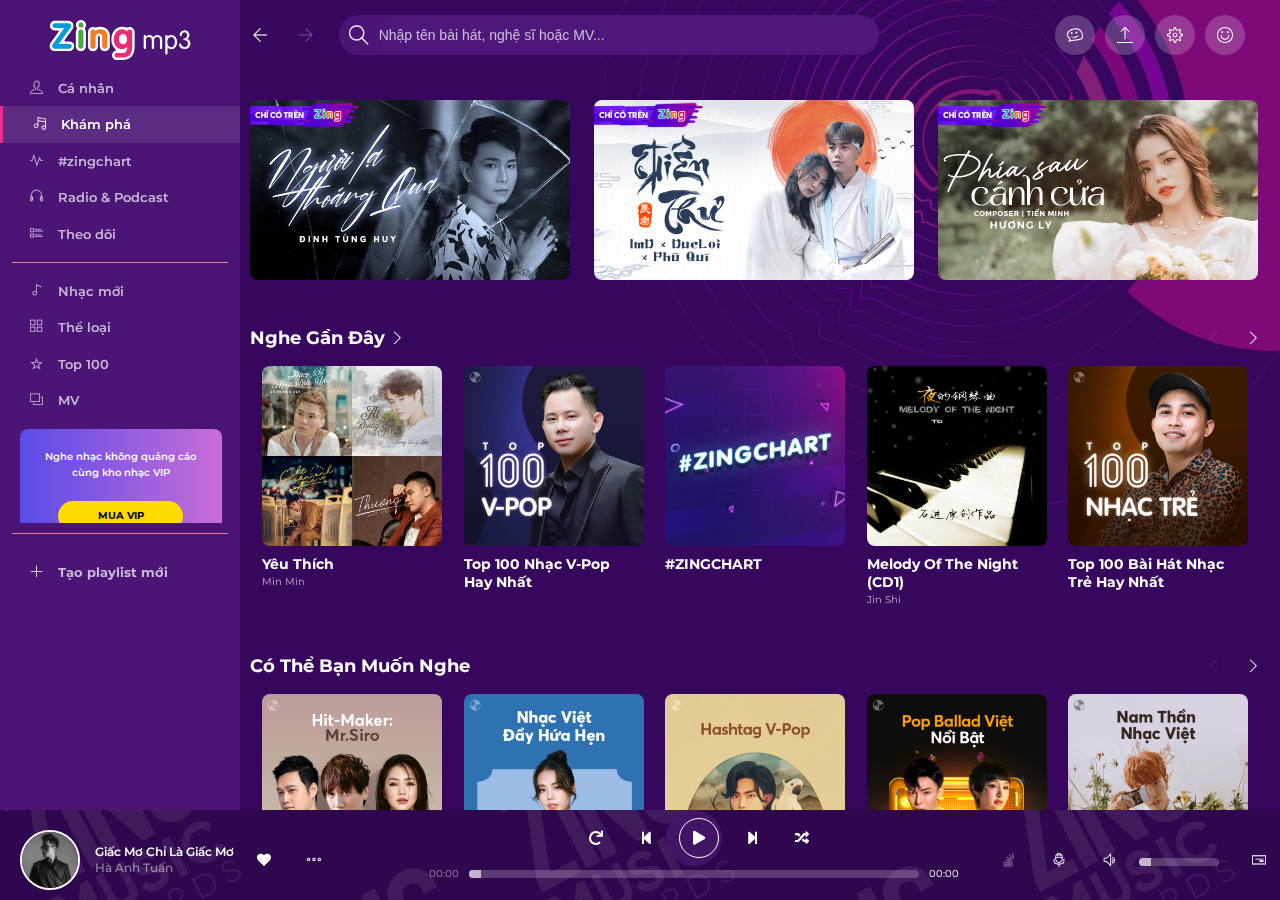
==== commit ba3767e8: "Update index.html" ====
--- a/index.html
+++ b/index.html
@@ -48,7 +48,7 @@
                                 <li class="menu-element"><i class="slidebar-menu-icon ti-music"></i><a href="#">Nhạc
                                         mới</a></li>
                                 <li class="menu-element"><i class="slidebar-menu-icon ti-layout-grid2"></i><a
-                                        href="#">hể loại</a> </li>
+                                        href="#">Thể loại</a> </li>
                                 <li class="menu-element"><i class="slidebar-menu-icon ti-star"></i><a href="#">Top
                                         100</a> </li>
                                 <li class="menu-element"><i class="slidebar-menu-icon ti-layers"></i><a href="#">MV</a>
@@ -463,4 +463,4 @@
 </html>
 
 
-<!-- Nguyễn Văn Minh - YiYi -->+<!-- Nguyễn Văn Minh - YiYi -->
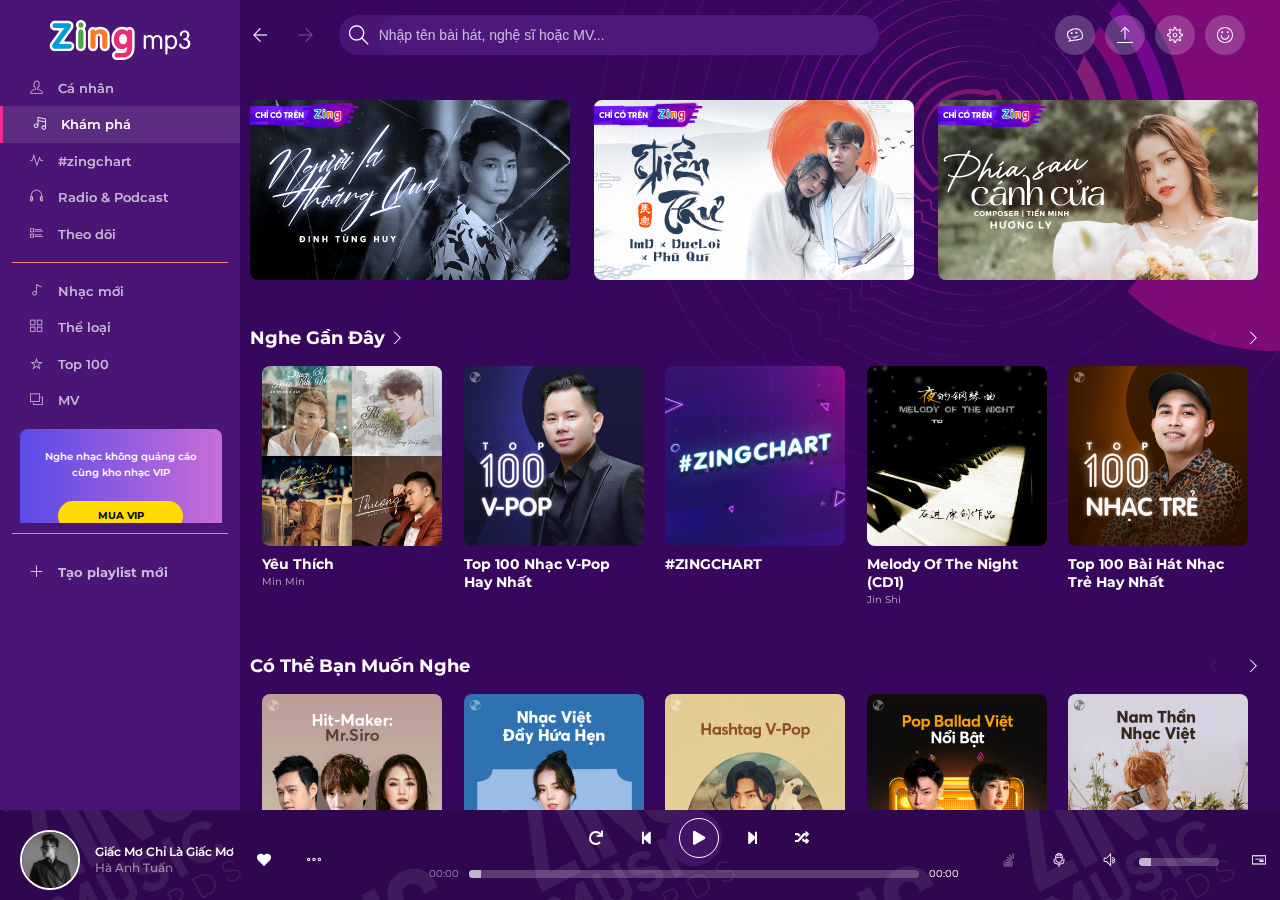
==== commit 1c66138e: "Upload" ====
--- a/index.html
+++ b/index.html
@@ -6,7 +6,7 @@
     <meta http-equiv="X-UA-Compatible" content="IE=edge">
     <meta name="viewport" content="width=device-width, initial-scale=1.0">
     <link rel="icon" type="image/png" href="https://static-zmp3.zadn.vn/skins/zmp3-v5.2/images/icon_zing_mp3_60.png">
-    <title>MP3 - YiYi</title>
+    <title>MP3 -- YiYi</title>
     <link rel="preconnect" href="https://fonts.googleapis.com">
     <link rel="preconnect" href="https://fonts.gstatic.com" crossorigin>
     <link rel="stylesheet" href="https://cdnjs.cloudflare.com/ajax/libs/font-awesome/5.15.4/css/all.min.css">
@@ -463,4 +463,4 @@
 </html>
 
 
-<!-- Nguyễn Văn Minh - YiYi -->
+<!-- Nguyễn Văn Minh - YiYi -->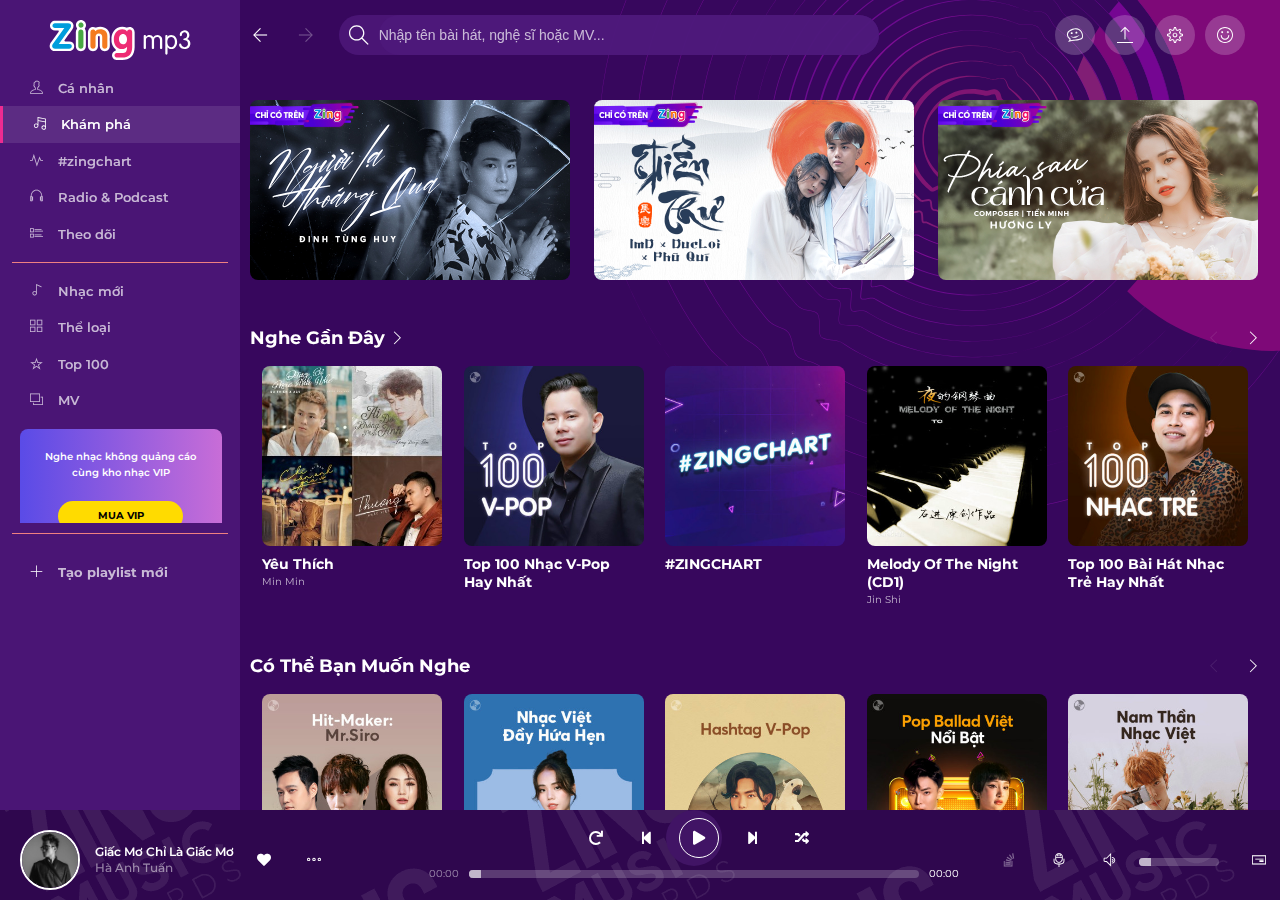
==== commit 269d6e18: "Merge branch 'main' of https://github.com/Minh1202/MP3" ====
--- a/index.html
+++ b/index.html
@@ -463,4 +463,4 @@
 </html>
 
 
-<!-- Nguyễn Văn Minh - YiYi -->+<!-- Nguyễn Văn Minh - YiYi -->
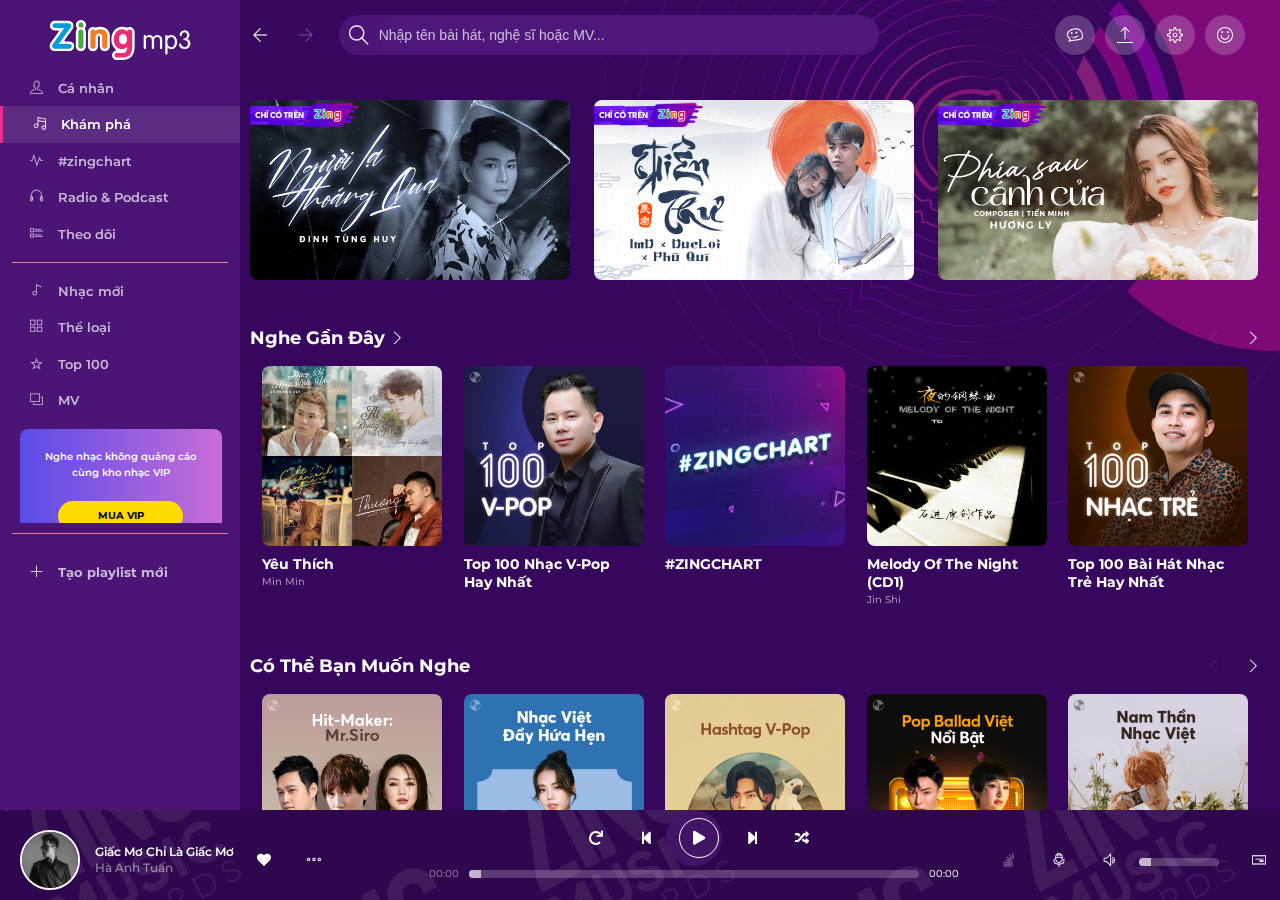
==== commit 4447c539: "Update flies" ====
--- a/index.html
+++ b/index.html
@@ -454,7 +454,7 @@
         </div>
     </div>
     <div class="title-end">
-        <h1>Hổng có reponse Mobile ^^</h1>
+        <h1>Hổng có reponsive Mobile ^^</h1>
     </div>
 
     <script src="./assets/js/main.js"></script>
